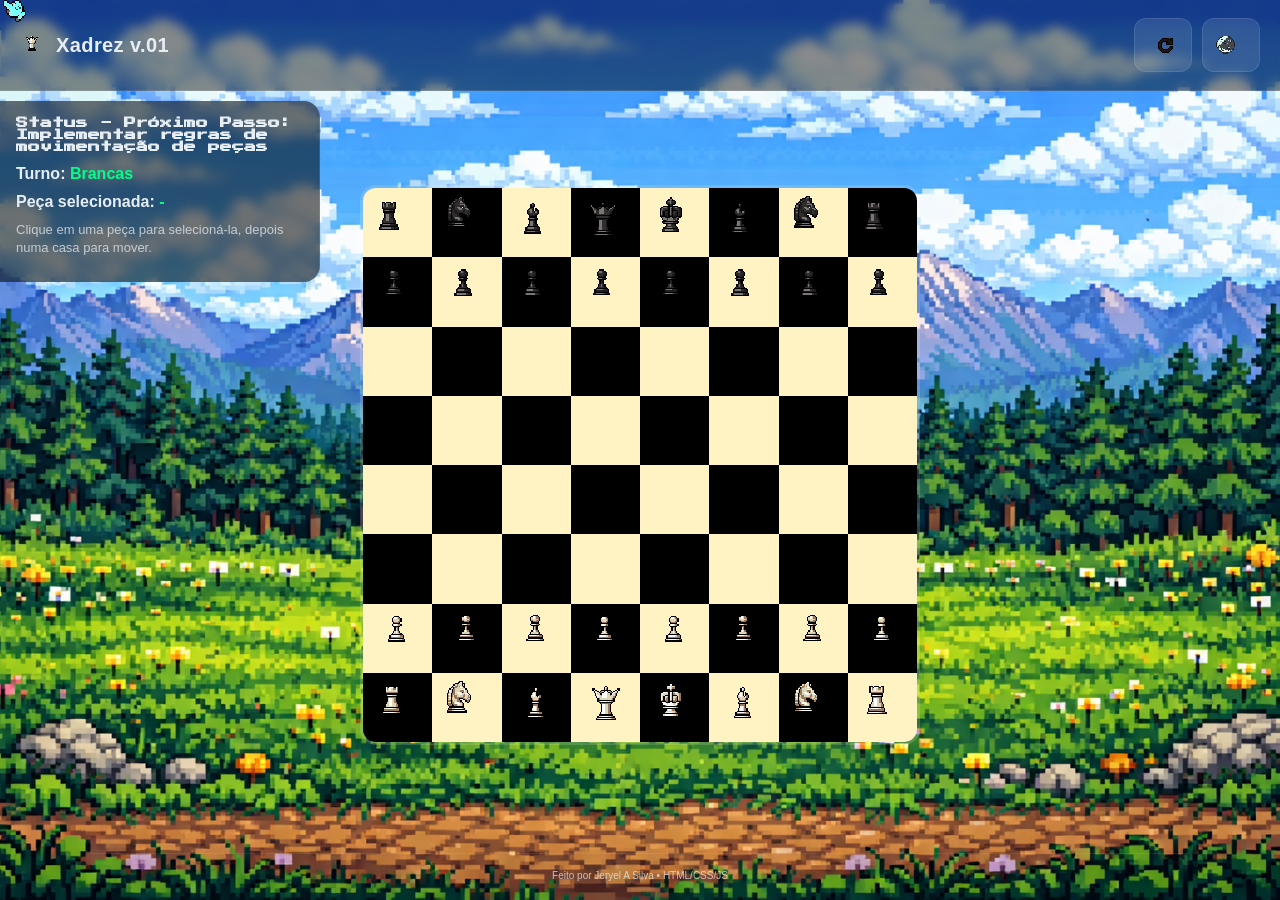
==== xadrez/index.html @ 3969c2f2 "Primeiro deploy do Hub - Monorepo" ====
<!DOCTYPE html>

<html lang="pt-BR">

<head>
    <meta charset="UTF-8">
    <meta name="viewport" content="width=device-width, initial-scale=1.0">
    <title>Xadrez Pixelado - Jeryel</title>
    <link rel="preconnect" href="https://fonts.googleapis.com">
    <link rel="preconnect" href="https://fonts.gstatic.com" crossorigin>
    <link href="https://fonts.googleapis.com/css2?family=Press+Start+2P&display=swap" rel="stylesheet">

    <link rel="stylesheet" href="styles.css">
</head>

<body>
    <header class="topo">
        <h1 class="logo"> <img src="assets/pieces/w_queen.png"> 
            <span>Xadrez v.01</span>
        </h1>

        <div class="acoes">
            <button class="btn btn-icon" id="btn-reset">
                <img src="assets/buttons/retry_b.png" alt="Reiniciar">
            </button>
            <button class="btn btn-icon" id="btn-tema">
                <img id="tema-icone" src="assets/buttons/moon.png" alt="Tema">
            </button>
        </div>

    </header>

    <main class="layout">        
        <section class="painel">
            <h2>Status - Próximo Passo: Implementar regras de movimentação de peças</h2>
            <p><strong>Turno:</strong> <span id="turno">Brancas</span></p>
            <p><strong>Peça selecionada:</strong> <span id="peca-selecionada">-</span></p>
            <p class="dica">Clique em uma peça para selecioná-la, depois numa casa para mover.</p>

        </section>
        <section class="game-area">
        <!-- TABULEIRO AQUI -->
            <div class="board" id="board"></div>
        </section>

        <section></section> <!-- espaço vazio para manter o layout alinhado -->

    </main>

    <footer class="rodape">
        <small>Feito por Jeryel A Silva • HTML/CSS/JS</small>        
    </footer>
    <script src="scripts.js"></script>

</body>
</html>
---- xadrez/styles.css ----
/* =========================
   RESET + VARIÁVEIS
========================= */
* {
  box-sizing: border-box;
  margin: 0;
  padding: 0;
}

:root {
  --bg-img: url("assets/bg/background.png");
  --panel: rgba(0,0,0,.65);
  --text: #e6edf3;
  --text-soft: rgba(230,237,243,.75);

  --btn: rgba(255,255,255,.10);
  --btn-hover: rgba(255,255,255,.16);
  --border: rgba(255,255,255,.10);

  --accent: #00ff88;
  --accent-alt: #ffcc00;
}

/* =========================
   BODY
========================= */
body {
  min-height: 100vh;
  background-color: var(--bg);
  background-image: var(--bg-img);
  background-size: cover;
  background-position: center;
  background-repeat: no-repeat;
  color: var(--text);
  font-family: Arial, Helvetica, sans-serif;
  display: flex;
  flex-direction: column;
  /* cursor falso */
  cursor: none;
}

body.dark{
  --bg-img: url("assets/bg/background_d.png");
}

/* =========================
   HEADER
========================= */
.topo {
  width: 100%;
  padding: 18px 20px;

  display: flex;
  align-items: center;
  justify-content: space-between;

  background: rgba(0,0,0,.45);
  backdrop-filter: blur(6px);
  border-bottom: 1px solid rgba(255,255,255,.10);
}

.titulo{
  font-family: 'Press Start 2P', monospace;
  font-size: 16px;
  letter-spacing: 1px;
  line-height: 1.2;
  color: #ffffff;
  text-shadow:
    0 2px 0 rgba(0,0,0,.7),
    0 0 12px rgba(0,0,0,.6);
}

.titulo,
.painel h2,
.btn{
  -webkit-font-smoothing: none;
  -moz-osx-font-smoothing: grayscale;
}

.btn-icon{
  background: none;
  border: none;
  padding: 0;
  margin: 0;

  width: auto;
  height: auto;

  display: inline-flex;
  align-items: center;
  justify-content: center;

  cursor: none; /* garante que o cursor real não apareça */
}

.btn-icon img{
  width: 32px;   /* ajuste aqui se quiser maior/menor */
  height: 32px;

  image-rendering: pixelated;
  pointer-events: none; /* clique passa pro botão, não na imagem */
  /* com isso o clique "bate" na imagem e não no botão */
}

.btn-icon:active img{
  transform: scale(0.92);
}


.btn-icon:hover,
.btn-icon:active,
.btn-icon:focus{
  background: none;
  outline: none;
  box-shadow: none;
}

.logo {
  display: flex;
  align-items: center;
  gap: 10px;
  font-size: 20px;
  letter-spacing: .4px;
}

.logo img {
  width: 26px;
  height: 26px;
  image-rendering: pixelated;
}

.acoes {
  display: flex;
  gap: 10px;
}

/* =========================
   BOTÕES
========================= */
.btn {
  border: 1px solid var(--border);
  background: var(--btn);
  color: var(--text);
  padding: 10px 12px;
  border-radius: 12px;
  cursor: pointer;

  font-weight: 600;

  transition: transform .15s, background-color .15s, border-color .15s;
}

.btn:hover {
  background: var(--btn-hover);
  transform: translateY(-1px);
}

.btn:active {
  transform: scale(.98);
}

/* =========================
   LAYOUT PRINCIPAL
========================= */
.layout {
  /* width: min(1100px, 92vw);
  margin: 0 auto;

  flex: 1;
  display: grid;
  grid-template-columns: 320px 1fr;
  gap: 18px;

  padding: 10px 0 24px; */  
  width: 100%;
  flex: 1;

  display: grid;
  grid-template-columns: 320px 1fr 320px;
  gap: 0;

  padding: 10px 0 24px;
}

/* =========================
   PAINEL LATERAL
========================= */
.painel {
  background: rgba(0,0,0,.55);
  backdrop-filter: blur(6px);
  border-right: 1px solid var(--border);
  border-radius: 0 16px 16px 0;
  padding: 16px;
  height: fit-content;
}

.painel h2 {
  font-family: 'Press Start 2P', monospace;
  font-size: 12px;
  margin-bottom: 12px;
}

.painel p {
  margin: 10px 0;
}

#turno,
#peca-selecionada {
  color: var(--accent);
  font-weight: 700;
}

.dica {
  margin-top: 12px;
  font-size: 13px;
  color: var(--text-soft);
  line-height: 1.35;
}

.game-area {
  display: flex;
  align-items: center;
  justify-content: center;
}

/* =========================
   TABULEIRO
========================= */
.board{
  width: min(560px, 92vw);
  aspect-ratio: 1 / 1;

  display: grid;
  grid-template-columns: repeat(8, 1fr);
  grid-template-rows: repeat(8, 1fr); /* ✅ ISSO resolve o estica/compacta */

  border-radius: 16px;
  overflow: hidden;
  border: 3px solid rgba(255,255,255,.15);

  image-rendering: pixelated;
}


.cell{
  min-width: 0;   /* ✅ impede conteúdo forçar largura */
  min-height: 0;  /* ✅ impede conteúdo forçar altura */

  display: flex;
  align-items: center;
  justify-content: center;

  position: relative;
  overflow: hidden;
}

/* Tiles do tabuleiro */
.cell.light {
  background: url("assets/board/tile_light.png") center/cover no-repeat;
  background-size: 100% 100%; /* encaixa exatamente na célula */
  image-rendering: pixelated;
}

.cell.dark {
  background: url("assets/board/tile_dark.png") center/cover no-repeat;
  background-size: 100% 100%; /* encaixa exatamente na célula */
  image-rendering: pixelated;
}

/* =========================
   PEÇAS (PIXEL ART)
========================= */
.piece {
  width: 100%;
  height: 100%;

  display: grid;
  place-items: center;

  pointer-events: none;
}

.piece::before{
  content: "";
  width: 86%;
  height: 86%;

  background-repeat: no-repeat;
  background-position: center;
  background-size: contain;
  image-rendering: pixelated;

  /* ✅ puxa um pouco pra cima pra centralizar o "corpo" */
  transform: translate(5%,-1%);

  animation: pieceBob var(--bobDur, 1.8s) ease-in-out var(--bobDelay, 0s) infinite;
}

.piece.black::before {
  animation-duration: 2s;
  transform: translateY(calc(var(--cellSize) * -0.06 + var(--yFix, 0px)));
}

@keyframes pieceBob {
  0%, 100% {
    transform: translate(5%, -1%);
  }
  50% {
    transform: translate(
      5%,
      calc(-1% - var(--bobAmp, 5px))
    );
  }
}


/* Brancas */
.piece.w-pawn::before   { background-image: url("assets/pieces/w_pawn.png"); }
.piece.w-rook::before   { background-image: url("assets/pieces/w_rook.png"); }
.piece.w-knight::before { background-image: url("assets/pieces/w_knight.png"); }
.piece.w-bishop::before { background-image: url("assets/pieces/w_bishop.png"); }
.piece.w-queen::before  { background-image: url("assets/pieces/w_queen.png"); }
.piece.w-king::before   { background-image: url("assets/pieces/w_king.png"); }

/* Pretas */
.piece.b-pawn::before   { background-image: url("assets/pieces/b_pawn.png"); }
.piece.b-rook::before   { background-image: url("assets/pieces/b_rook.png"); }
.piece.b-knight::before { background-image: url("assets/pieces/b_knight.png"); }
.piece.b-bishop::before { background-image: url("assets/pieces/b_bishop.png"); }
.piece.b-queen::before  { background-image: url("assets/pieces/b_queen.png"); }
.piece.b-king::before   { background-image: url("assets/pieces/b_king.png"); }

.piece.w-knight::before,
.piece.b-knight::before { transform: translateY(-8%); }

.piece.w-king::before,
.piece.b-king::before { transform: translateY(-7%); }

/* .piece.w-knight, .piece.b-knight { --yFix: -2px; }
.piece.w-king, .piece.b-king { --yFix: -1px; } */

/* Peças altas (rei / rainha) */
.piece.w-king,
.piece.b-king,
.piece.w-queen,
.piece.b-queen {
  --bobAmp: 1.5px;
}

/* Peças baixas (peão) */
.piece.w-pawn,
.piece.b-pawn {
  --bobAmp: 2.5px;
}

/* =========================
   INTERAÇÕES VISUAIS
========================= */
.cell.selected {
  outline: 3px solid var(--accent);
  outline-offset: -3px;
}

.cell.target {
  box-shadow: inset 0 0 0 3px var(--accent-alt);
}

.cell.selected .piece::before {
  animation: none;
  transform: translateY(-2px) scale(1.05);
}

/* =========================
   CURSORES (USER + IA)
========================= */
.cursor{
  position: fixed;
  width: clamp(40px, 5.2vmin, 56px);
  height: clamp(40px, 5.2vmin, 56px);

  pointer-events: none;
  z-index: 9999;

  background-repeat: no-repeat;
  background-size: contain;

  image-rendering: pixelated;
  transform: translate(-6px, -6px);
}
/* User */
#cursor-user.idle { background-image: url("assets/cursor/user_idle.png"); }
#cursor-user.grab { background-image: url("assets/cursor/user_grab.png"); }
#cursor-user.hold { background-image: url("assets/cursor/user_hold.png"); }
#cursor-user.drop { background-image: url("assets/cursor/user_drop.png"); }

/* AI */
#cursor-ai.idle { background-image: url("assets/cursor/ai_idle.png"); }
#cursor-ai.grab { background-image: url("assets/cursor/ai_grab.png"); }
#cursor-ai.hold { background-image: url("assets/cursor/ai_hold.png"); }
#cursor-ai.drop { background-image: url("assets/cursor/ai_drop.png"); }

/* animação do cursor */
@keyframes cursorBob {
  0%,100% { transform: translate(-2px,-2px) translateY(0); }
  50% { transform: translate(-2px,-2px) translateY(-2px); }
}

.cursor.moving {
  animation: cursorBob .8s ease-in-out infinite;
}

/* =========================
   FOOTER
========================= */
.rodape {
  width: min(1100px, 92vw);
  margin: 0 auto;
  padding: 14px 0 18px;

  text-align: center;
  font-size: 12px;
  color: var(--text-soft);

  border-top: 1px solid rgba(255,255,255,.08);
}

/* =========================
   RESPONSIVO
========================= */
@media (max-width: 900px) {
  .layout {
    grid-template-columns: 1fr;
  }

  .painel {
    border-right: none;
    border-bottom: 1px solid var(--border);
    border-radius: 0;
  }

  .game-area {
    padding: 16px 0;
  }
}

/* Peça que segue o mouse quando está "segurando" */
.floating-piece{
  position: fixed;
  left: 0;
  top: 0;
  width: 52px;   /* será ajustado via JS */
  height: 52px;  /* será ajustado via JS */
  z-index: 9998;
  pointer-events: none;

  background-repeat: no-repeat;
  background-position: center;
  background-size: contain;
  image-rendering: pixelated;

  /* leve “lift” */
  filter: drop-shadow(0 10px 0 rgba(0,0,0,.25));
  transform: translate(-50%, -55%);
}

/* quando for soltar, a peça flutuante anima até o alvo */
.floating-piece.dropping{
  transition: left 220ms ease, top 220ms ease;
}

/* (opcional) esconder peça original da célula enquanto está segurando */
.piece.hidden{
  opacity: 0;
}

/* ===== Easter egg (Terraria) ===== */

#btn-tema{
  position: relative; /* para garantir que o botão tenha referência */
  touch-action: none; /* ajuda no drag no touchpad/touch */
  user-select: none;
}

#btn-tema.dragging{
  transition: none !important;
}

#btn-tema.returning{
  transition: transform 220ms ease;
}

/* árvore fixa na tela */
.e-tree{
  position: fixed;
  right: 26px;
  bottom: 18px;
  width: 110px;          /* ajuste se quiser maior */
  height: auto;
  image-rendering: pixelated;
  z-index: 5000;
  pointer-events: auto;
}

/* tooltip pixel */
.e-tree-tooltip{
  position: fixed;
  right: 26px;
  bottom: 140px;
  padding: 10px 12px;

  background: rgba(0,0,0,.75);
  border: 2px solid rgba(255,255,255,.20);
  border-radius: 10px;

  color: #fff;
  font-family: 'Press Start 2P', monospace;
  font-size: 10px;
  line-height: 1.3;

  opacity: 0;
  transform: translateY(6px);
  transition: opacity 150ms ease, transform 150ms ease;

  z-index: 5001;
  pointer-events: none;
}

.e-tree:hover + .e-tree-tooltip{
  opacity: 1;
  transform: translateY(0);
}
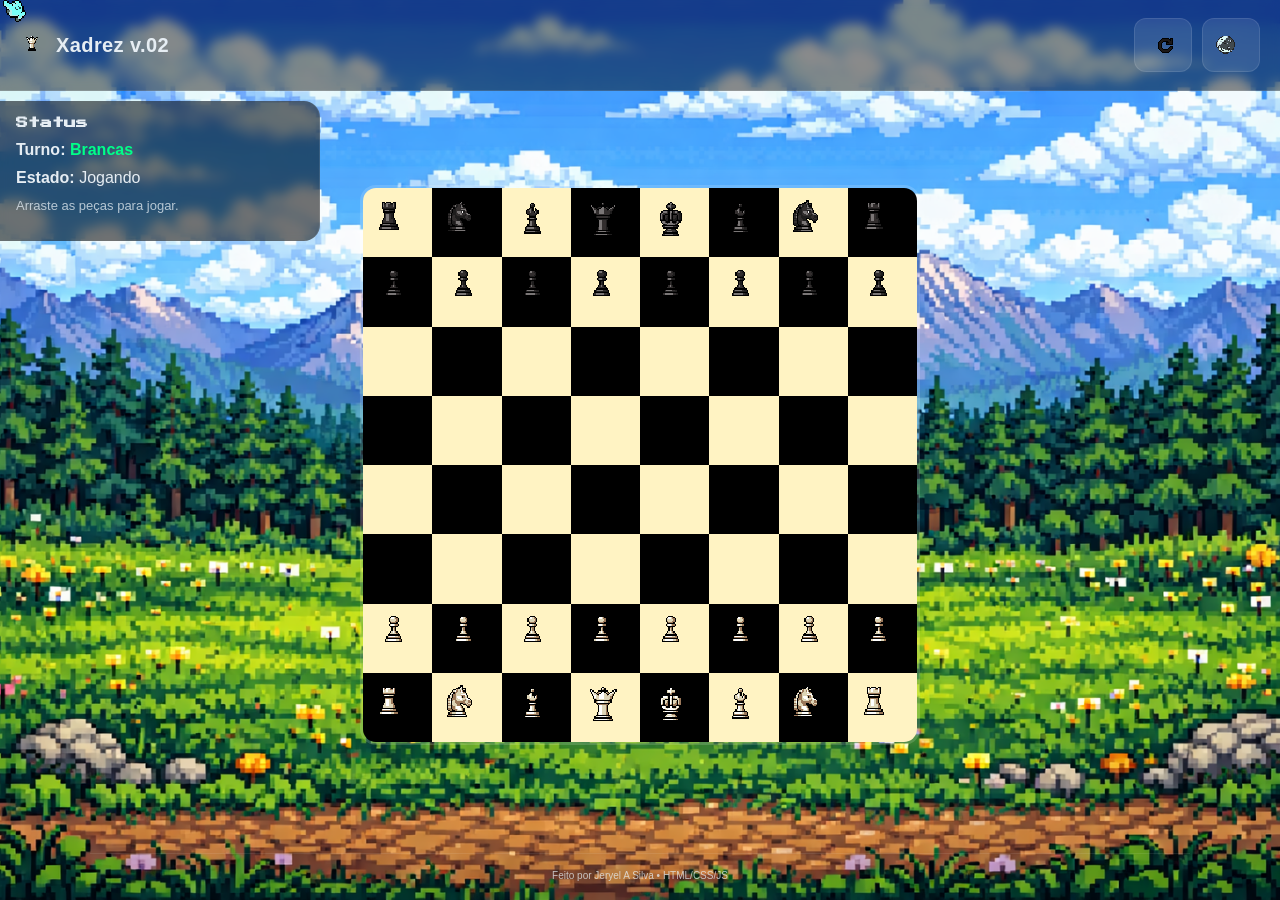
==== commit f8bb10fd: "feat(xadrez) : Drag&Drop, validação de algumas regras e easter egg." ====
--- a/xadrez/index.html
+++ b/xadrez/index.html
@@ -1,7 +1,5 @@
 <!DOCTYPE html>
-
 <html lang="pt-BR">
-
 <head>
     <meta charset="UTF-8">
     <meta name="viewport" content="width=device-width, initial-scale=1.0">
@@ -9,14 +7,14 @@
     <link rel="preconnect" href="https://fonts.googleapis.com">
     <link rel="preconnect" href="https://fonts.gstatic.com" crossorigin>
     <link href="https://fonts.googleapis.com/css2?family=Press+Start+2P&display=swap" rel="stylesheet">
-
     <link rel="stylesheet" href="styles.css">
 </head>
+<body>
 
-<body>
     <header class="topo">
-        <h1 class="logo"> <img src="assets/pieces/w_queen.png"> 
-            <span>Xadrez v.01</span>
+        <h1 class="logo"> 
+            <img src="assets/pieces/w_queen.png" alt="Logo"> 
+            <span>Xadrez v.02</span>
         </h1>
 
         <div class="acoes">
@@ -27,30 +25,34 @@
                 <img id="tema-icone" src="assets/buttons/moon.png" alt="Tema">
             </button>
         </div>
-
     </header>
 
     <main class="layout">        
         <section class="painel">
-            <h2>Status - Próximo Passo: Implementar regras de movimentação de peças</h2>
+            <h2>Status</h2>
             <p><strong>Turno:</strong> <span id="turno">Brancas</span></p>
-            <p><strong>Peça selecionada:</strong> <span id="peca-selecionada">-</span></p>
-            <p class="dica">Clique em uma peça para selecioná-la, depois numa casa para mover.</p>
+            <p><strong>Estado:</strong> <span id="estado-jogo">Jogando</span></p>
+            <p class="dica">Arraste as peças para jogar.</p>
+        </section>
 
-        </section>
         <section class="game-area">
-        <!-- TABULEIRO AQUI -->
             <div class="board" id="board"></div>
         </section>
 
-        <section></section> <!-- espaço vazio para manter o layout alinhado -->
-
+        <section></section> 
     </main>
 
     <footer class="rodape">
         <small>Feito por Jeryel A Silva • HTML/CSS/JS</small>        
     </footer>
+
+    <div id="cursor-user" class="cursor idle"></div>
+
+    <img src="assets/bg/e_tree.png" class="e-tree hidden" id="tree-egg" alt="Terraria Tree">
+    <div class="e-tree-tooltip hidden" id="tree-tooltip">Easter Egg encontrado!</div>
+    
+    <audio id="sfx-egg" src="assets/sfx/toasty_egg.mp3"></audio>
+
     <script src="scripts.js"></script>
-
 </body>
 </html>
--- a/xadrez/styles.css
+++ b/xadrez/styles.css
@@ -162,16 +162,7 @@
 /* =========================
    LAYOUT PRINCIPAL
 ========================= */
-.layout {
-  /* width: min(1100px, 92vw);
-  margin: 0 auto;
-
-  flex: 1;
-  display: grid;
-  grid-template-columns: 320px 1fr;
-  gap: 18px;
-
-  padding: 10px 0 24px; */  
+.layout {   
   width: 100%;
   flex: 1;
 
@@ -226,58 +217,70 @@
 /* =========================
    TABULEIRO
 ========================= */
-.board{
+.board {
   width: min(560px, 92vw);
   aspect-ratio: 1 / 1;
 
   display: grid;
   grid-template-columns: repeat(8, 1fr);
-  grid-template-rows: repeat(8, 1fr); /* ✅ ISSO resolve o estica/compacta */
+  grid-template-rows: repeat(8, 1fr);
 
   border-radius: 16px;
   overflow: hidden;
   border: 3px solid rgba(255,255,255,.15);
-
+  position: relative; /* Essencial para os indicadores funcionarem */
   image-rendering: pixelated;
-}
-
-
-.cell{
-  min-width: 0;   /* ✅ impede conteúdo forçar largura */
-  min-height: 0;  /* ✅ impede conteúdo forçar altura */
-
+  user-select: none; /* Impede selecionar imagens ao arrastar */
+}
+
+/* Renomeado de .cell para .square */
+.square {
+  min-width: 0;
+  min-height: 0;
   display: flex;
   align-items: center;
   justify-content: center;
-
   position: relative;
-  overflow: hidden;
+  overflow: visible;
 }
 
 /* Tiles do tabuleiro */
-.cell.light {
+.square.white {
   background: url("assets/board/tile_light.png") center/cover no-repeat;
-  background-size: 100% 100%; /* encaixa exatamente na célula */
-  image-rendering: pixelated;
-}
-
-.cell.dark {
+}
+.square.black {
   background: url("assets/board/tile_dark.png") center/cover no-repeat;
-  background-size: 100% 100%; /* encaixa exatamente na célula */
-  image-rendering: pixelated;
 }
 
 /* =========================
    PEÇAS (PIXEL ART)
 ========================= */
 .piece {
-  width: 100%;
-  height: 100%;
-
-  display: grid;
-  place-items: center;
-
-  pointer-events: none;
+  width: 86%; /* Tamanho levemente menor que a casa */
+  height: 86%;
+  object-fit: contain; /* Garante que a imagem não estique */
+  
+  cursor: grab;
+  z-index: 10;
+  
+  /* Animação de "Flutuar" */
+  animation: pieceBob 1.8s ease-in-out infinite;
+  
+  /* Transição suave para quando a peça volta */
+  transition: transform 0.1s linear; 
+
+  position: relative;
+}
+
+.piece:active {
+  cursor: grabbing;
+  animation: none; /* Para a animação enquanto segura */
+  transform: scale(1.1); /* Leve zoom ao segurar */
+}
+
+/* Animação de retorno suave (Mov. Invál.) */
+.piece.snap-back {
+    transition: transform 0.3s cubic-bezier(0.25, 0.8, 0.25, 1);
 }
 
 .piece::before{
@@ -302,55 +305,8 @@
 }
 
 @keyframes pieceBob {
-  0%, 100% {
-    transform: translate(5%, -1%);
-  }
-  50% {
-    transform: translate(
-      5%,
-      calc(-1% - var(--bobAmp, 5px))
-    );
-  }
-}
-
-
-/* Brancas */
-.piece.w-pawn::before   { background-image: url("assets/pieces/w_pawn.png"); }
-.piece.w-rook::before   { background-image: url("assets/pieces/w_rook.png"); }
-.piece.w-knight::before { background-image: url("assets/pieces/w_knight.png"); }
-.piece.w-bishop::before { background-image: url("assets/pieces/w_bishop.png"); }
-.piece.w-queen::before  { background-image: url("assets/pieces/w_queen.png"); }
-.piece.w-king::before   { background-image: url("assets/pieces/w_king.png"); }
-
-/* Pretas */
-.piece.b-pawn::before   { background-image: url("assets/pieces/b_pawn.png"); }
-.piece.b-rook::before   { background-image: url("assets/pieces/b_rook.png"); }
-.piece.b-knight::before { background-image: url("assets/pieces/b_knight.png"); }
-.piece.b-bishop::before { background-image: url("assets/pieces/b_bishop.png"); }
-.piece.b-queen::before  { background-image: url("assets/pieces/b_queen.png"); }
-.piece.b-king::before   { background-image: url("assets/pieces/b_king.png"); }
-
-.piece.w-knight::before,
-.piece.b-knight::before { transform: translateY(-8%); }
-
-.piece.w-king::before,
-.piece.b-king::before { transform: translateY(-7%); }
-
-/* .piece.w-knight, .piece.b-knight { --yFix: -2px; }
-.piece.w-king, .piece.b-king { --yFix: -1px; } */
-
-/* Peças altas (rei / rainha) */
-.piece.w-king,
-.piece.b-king,
-.piece.w-queen,
-.piece.b-queen {
-  --bobAmp: 1.5px;
-}
-
-/* Peças baixas (peão) */
-.piece.w-pawn,
-.piece.b-pawn {
-  --bobAmp: 2.5px;
+  0%, 100% { transform: translateY(0); }
+  50% { transform: translateY(-5%); }
 }
 
 /* =========================
@@ -473,60 +429,128 @@
   opacity: 0;
 }
 
+/* =========================
+   NOVAS INTERAÇÕES (DRAG & DROP)
+========================= */
+
+/* O "O" (Movimento Válido) */
+.hint-move {
+    position: absolute;
+    width: 100%;
+    height: 100%;
+    background-image: url('assets/ok_tile.png');
+    background-size: cover;
+    opacity: 0.6;
+    pointer-events: none; /* O mouse ignora isso e clica na casa */
+    z-index: 5;
+}
+
+/* O "X" (Erro) */
+.error-move {
+    position: absolute;
+    width: 100%;
+    height: 100%;
+    background-image: url('assets/error_tile.png');
+    background-size: cover;
+    z-index: 20;
+    pointer-events: none;
+    opacity: 1;
+    transition: opacity 2s ease-out; /* Demora 2s para sumir totalmente */
+}
+
+/* Classe auxiliar para iniciar o sumiço do X */
+.fade-out {
+    opacity: 0;
+}
+
+/* =========================
+   MOUSE INVISÍVEL GLOBAL
+========================= */
+
+/* Força o cursor a sumir em TODOS os elementos do site */
+html, body, *, .btn, .piece, .square {
+    cursor: none !important;
+}
+
+/* Garante que o seu cursor personalizado fique sempre no topo */
+#cursor-user {
+    pointer-events: none; /* O clique "passa" por ele e acerta o botão/peça */
+    z-index: 999999; /* Valor absurdo para garantir que nada cubra ele */
+    display: block !important; /* Garante que ele nunca suma via CSS */
+}
+
 /* ===== Easter egg (Terraria) ===== */
 
+.hidden {
+    display: none !important;
+    opacity: 0;
+    pointer-events: none;
+}
+
 #btn-tema{
-  position: relative; /* para garantir que o botão tenha referência */
-  touch-action: none; /* ajuda no drag no touchpad/touch */
+  position: relative; 
+  touch-action: none; 
   user-select: none;
-}
-
-#btn-tema.dragging{
-  transition: none !important;
-}
-
-#btn-tema.returning{
-  transition: transform 220ms ease;
+  z-index: 1000; /* Garante que fique acima de tudo ao arrastar */
+}
+
+#btn-tema.dragging {
+    transition: none !important;
+}
+
+#btn-tema.returning {
+    transition: transform 0.5s cubic-bezier(0.175, 0.885, 0.32, 1.275); 
 }
 
 /* árvore fixa na tela */
-.e-tree{
-  position: fixed;
-  right: 26px;
-  bottom: 18px;
-  width: 110px;          /* ajuste se quiser maior */
-  height: auto;
-  image-rendering: pixelated;
-  z-index: 5000;
-  pointer-events: auto;
+.e-tree {
+    position: fixed;
+    right: 26px;
+    bottom: 18px;
+    width: 110px;
+    height: auto;
+    image-rendering: pixelated;
+    z-index: 5000;
+    pointer-events: auto;
+    
+    /* Animação suave de entrada */
+    transition: opacity 0.5s ease;
+}
+
+/* Quando está hidden, aplicamos opacidade 0 também para transição */
+.e-tree.hidden {
+    display: block !important; /* Mantém no DOM */
+    opacity: 0;
+    pointer-events: none;
 }
 
 /* tooltip pixel */
-.e-tree-tooltip{
-  position: fixed;
-  right: 26px;
-  bottom: 140px;
-  padding: 10px 12px;
-
-  background: rgba(0,0,0,.75);
-  border: 2px solid rgba(255,255,255,.20);
-  border-radius: 10px;
-
-  color: #fff;
-  font-family: 'Press Start 2P', monospace;
-  font-size: 10px;
-  line-height: 1.3;
-
-  opacity: 0;
-  transform: translateY(6px);
-  transition: opacity 150ms ease, transform 150ms ease;
-
-  z-index: 5001;
-  pointer-events: none;
-}
-
-.e-tree:hover + .e-tree-tooltip{
-  opacity: 1;
-  transform: translateY(0);
-}
-
+.e-tree-tooltip {
+    position: fixed;
+    right: 26px;
+    bottom: 140px;
+    padding: 10px 12px;
+
+    background: rgba(0,0,0,.75);
+    border: 2px solid rgba(255,255,255,.20);
+    border-radius: 10px;
+
+    color: #fff;
+    font-family: 'Press Start 2P', monospace;
+    font-size: 10px;
+    line-height: 1.3;
+
+    opacity: 0;
+    transform: translateY(6px);
+    transition: opacity 150ms ease, transform 150ms ease;
+
+    z-index: 5001;
+    pointer-events: none;
+}
+
+.e-tree:hover + .e-tree-tooltip,
+.e-tree-tooltip.show { /* Classe extra caso queira forçar via JS */
+    opacity: 1;
+    transform: translateY(0);
+}
+
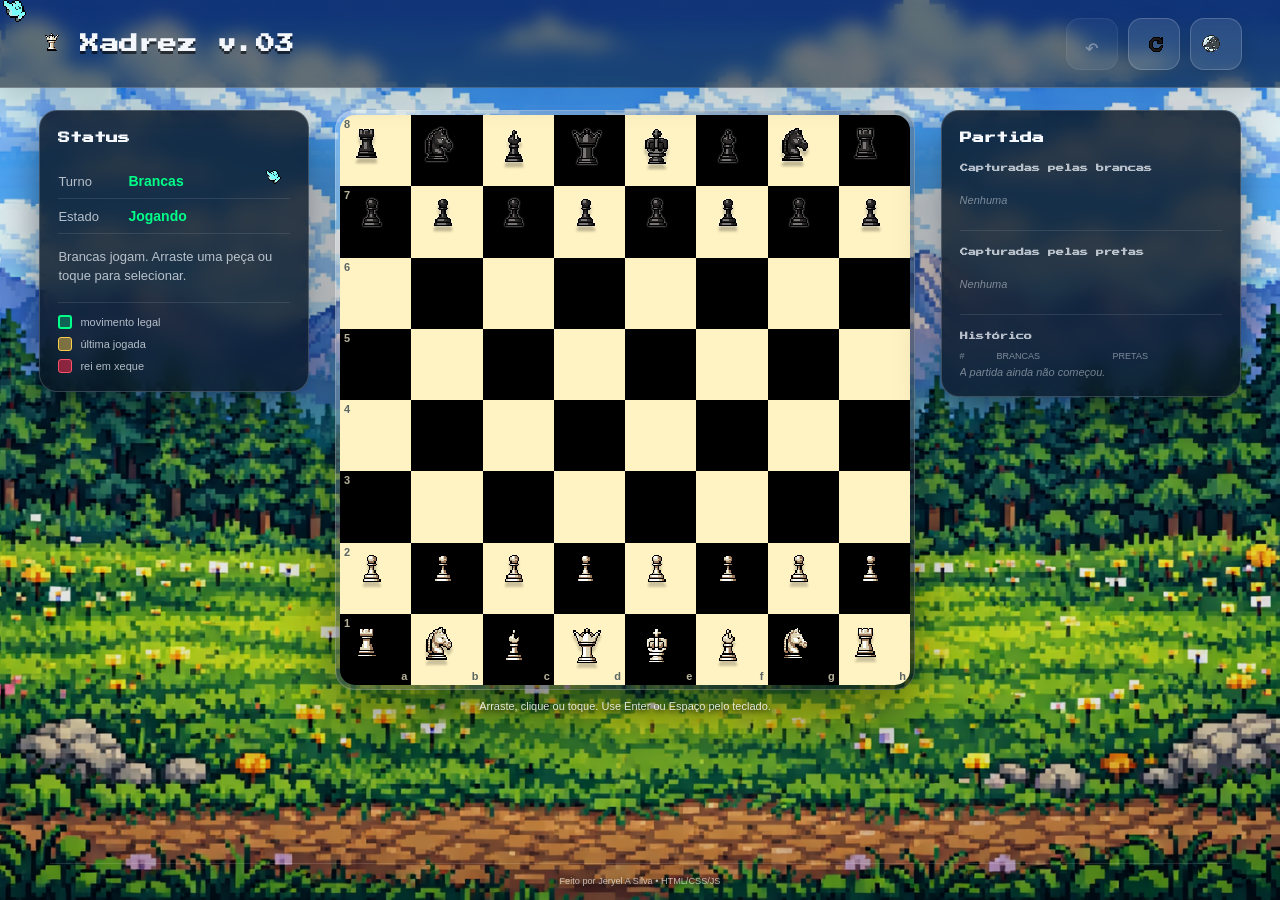
==== commit 8e5950c7: "feat(xadrez): completar motor e experiência de jogo" ====
--- a/xadrez/index.html
+++ b/xadrez/index.html
@@ -3,56 +3,135 @@
 <head>
     <meta charset="UTF-8">
     <meta name="viewport" content="width=device-width, initial-scale=1.0">
+    <meta name="description" content="Jogo de xadrez completo em JavaScript puro com identidade visual em pixel art.">
     <title>Xadrez Pixelado - Jeryel</title>
     <link rel="preconnect" href="https://fonts.googleapis.com">
     <link rel="preconnect" href="https://fonts.gstatic.com" crossorigin>
     <link href="https://fonts.googleapis.com/css2?family=Press+Start+2P&display=swap" rel="stylesheet">
+    <link rel="icon" type="image/png" href="assets/pieces/w_queen.png">
     <link rel="stylesheet" href="styles.css">
 </head>
 <body>
-
     <header class="topo">
-        <h1 class="logo"> 
-            <img src="assets/pieces/w_queen.png" alt="Logo"> 
-            <span>Xadrez v.02</span>
+        <h1 class="logo">
+            <img src="assets/pieces/w_queen.png" alt="" aria-hidden="true">
+            <span>Xadrez v.03</span>
         </h1>
 
-        <div class="acoes">
-            <button class="btn btn-icon" id="btn-reset">
-                <img src="assets/buttons/retry_b.png" alt="Reiniciar">
+        <div class="acoes" aria-label="Ações da partida">
+            <button class="btn btn-icon btn-text-icon" id="btn-undo" type="button" aria-label="Desfazer última jogada" title="Desfazer última jogada" disabled>
+                <span aria-hidden="true">↶</span>
             </button>
-            <button class="btn btn-icon" id="btn-tema">
-                <img id="tema-icone" src="assets/buttons/moon.png" alt="Tema">
+            <button class="btn btn-icon" id="btn-reset" type="button" aria-label="Reiniciar partida" title="Reiniciar partida">
+                <img src="assets/buttons/retry_b.png" alt="" aria-hidden="true">
+            </button>
+            <button class="btn btn-icon" id="btn-tema" type="button" aria-label="Alternar tema" title="Alternar tema">
+                <img id="tema-icone" src="assets/buttons/moon.png" alt="" aria-hidden="true">
             </button>
         </div>
     </header>
 
-    <main class="layout">        
-        <section class="painel">
-            <h2>Status</h2>
-            <p><strong>Turno:</strong> <span id="turno">Brancas</span></p>
-            <p><strong>Estado:</strong> <span id="estado-jogo">Jogando</span></p>
-            <p class="dica">Arraste as peças para jogar.</p>
+    <main class="layout">
+        <aside class="painel painel-status" aria-labelledby="status-title">
+            <h2 id="status-title">Status</h2>
+
+            <div class="status-line">
+                <span>Turno</span>
+                <strong id="turno">Brancas</strong>
+                <span id="turn-cursor" class="turn-cursor user-turn" aria-hidden="true"></span>
+            </div>
+
+            <div class="status-line status-game">
+                <span>Estado</span>
+                <strong id="estado-jogo">Jogando</strong>
+            </div>
+
+            <p id="mensagem-jogo" class="mensagem-jogo" aria-live="polite">
+                Brancas começam. Arraste uma peça ou toque para selecionar.
+            </p>
+
+            <div class="legend" aria-label="Legenda do tabuleiro">
+                <span><i class="legend-mark legal"></i> movimento legal</span>
+                <span><i class="legend-mark last"></i> última jogada</span>
+                <span><i class="legend-mark check"></i> rei em xeque</span>
+            </div>
+        </aside>
+
+        <section class="game-area" aria-label="Partida de xadrez">
+            <div class="board-shell">
+                <div class="board" id="board" role="grid" aria-label="Tabuleiro de xadrez. Brancas na parte inferior."></div>
+            </div>
+            <p class="board-help">Arraste, clique ou toque. Use Enter ou Espaço pelo teclado.</p>
         </section>
 
-        <section class="game-area">
-            <div class="board" id="board"></div>
-        </section>
+        <aside class="painel painel-partida" aria-labelledby="match-title">
+            <h2 id="match-title">Partida</h2>
 
-        <section></section> 
+            <section class="capture-section" aria-labelledby="captures-white-title">
+                <h3 id="captures-white-title">Capturadas pelas brancas</h3>
+                <div id="captures-white" class="captured-list" aria-live="polite">
+                    <span class="empty-state">Nenhuma</span>
+                </div>
+            </section>
+
+            <section class="capture-section" aria-labelledby="captures-black-title">
+                <h3 id="captures-black-title">Capturadas pelas pretas</h3>
+                <div id="captures-black" class="captured-list" aria-live="polite">
+                    <span class="empty-state">Nenhuma</span>
+                </div>
+            </section>
+
+            <section class="history-section" aria-labelledby="history-title">
+                <h3 id="history-title">Histórico</h3>
+                <div class="history-head" aria-hidden="true">
+                    <span>#</span><span>Brancas</span><span>Pretas</span>
+                </div>
+                <ol id="move-history" class="move-history">
+                    <li class="empty-history">A partida ainda não começou.</li>
+                </ol>
+            </section>
+        </aside>
     </main>
 
     <footer class="rodape">
-        <small>Feito por Jeryel A Silva • HTML/CSS/JS</small>        
+        <small>Feito por Jeryel A Silva • HTML/CSS/JS</small>
     </footer>
 
-    <div id="cursor-user" class="cursor idle"></div>
+    <div id="game-cursor" class="cursor user-turn idle" aria-hidden="true"></div>
 
-    <img src="assets/bg/e_tree.png" class="e-tree hidden" id="tree-egg" alt="Terraria Tree">
-    <div class="e-tree-tooltip hidden" id="tree-tooltip">Easter Egg encontrado!</div>
-    
-    <audio id="sfx-egg" src="assets/sfx/toasty_egg.mp3"></audio>
+    <img src="assets/bg/e_tree.png" class="e-tree is-hidden" id="tree-egg" alt="Árvore pixelada do easter egg">
+    <div class="e-tree-tooltip is-hidden" id="tree-tooltip" role="status">Easter egg encontrado!</div>
 
+    <div id="promotion-modal" class="modal is-hidden" role="dialog" aria-modal="true" aria-labelledby="promotion-title">
+        <div class="modal-card">
+            <p class="modal-kicker">Última fileira!</p>
+            <h2 id="promotion-title">Escolha a promoção</h2>
+            <div id="promotion-options" class="promotion-options">
+                <button type="button" data-promotion="Q" aria-label="Promover para dama">
+                    <img src="assets/pieces/w_queen.png" alt="">
+                    <span>Dama</span>
+                </button>
+                <button type="button" data-promotion="R" aria-label="Promover para torre">
+                    <img src="assets/pieces/w_rook.png" alt="">
+                    <span>Torre</span>
+                </button>
+                <button type="button" data-promotion="B" aria-label="Promover para bispo">
+                    <img src="assets/pieces/w_bishop.png" alt="">
+                    <span>Bispo</span>
+                </button>
+                <button type="button" data-promotion="N" aria-label="Promover para cavalo">
+                    <img src="assets/pieces/w_knight.png" alt="">
+                    <span>Cavalo</span>
+                </button>
+            </div>
+            <button id="cancel-promotion" class="modal-cancel" type="button">Cancelar</button>
+        </div>
+    </div>
+
+    <audio id="sfx-egg" src="assets/sfx/toasty_egg.mp3" preload="auto"></audio>
+    <audio id="sfx-achievement" src="assets/sfx/steam_achievement.mp3" preload="auto"></audio>
+
+    <script src="engine.js"></script>
     <script src="scripts.js"></script>
 </body>
-</html>+</html>
--- a/xadrez/styles.css
+++ b/xadrez/styles.css
@@ -1,556 +1,983 @@
-/* =========================
-   RESET + VARIÁVEIS
-========================= */
 * {
-  box-sizing: border-box;
-  margin: 0;
-  padding: 0;
+    box-sizing: border-box;
+    margin: 0;
+    padding: 0;
 }
 
 :root {
-  --bg-img: url("assets/bg/background.png");
-  --panel: rgba(0,0,0,.65);
-  --text: #e6edf3;
-  --text-soft: rgba(230,237,243,.75);
-
-  --btn: rgba(255,255,255,.10);
-  --btn-hover: rgba(255,255,255,.16);
-  --border: rgba(255,255,255,.10);
-
-  --accent: #00ff88;
-  --accent-alt: #ffcc00;
-}
-
-/* =========================
-   BODY
-========================= */
+    --bg-img: url("assets/bg/background.png");
+    --panel: rgba(8, 20, 35, 0.82);
+    --panel-strong: rgba(5, 14, 26, 0.94);
+    --text: #f4f7fb;
+    --text-soft: rgba(230, 237, 243, 0.76);
+    --border: rgba(255, 255, 255, 0.18);
+    --accent: #00ff88;
+    --accent-alt: #ffcf4a;
+    --danger: #ff5267;
+    --shadow: rgba(1, 8, 17, 0.52);
+    --pixel-font: "Press Start 2P", monospace;
+}
+
+html {
+    min-width: 320px;
+    background: #102f48;
+}
+
 body {
-  min-height: 100vh;
-  background-color: var(--bg);
-  background-image: var(--bg-img);
-  background-size: cover;
-  background-position: center;
-  background-repeat: no-repeat;
-  color: var(--text);
-  font-family: Arial, Helvetica, sans-serif;
-  display: flex;
-  flex-direction: column;
-  /* cursor falso */
-  cursor: none;
-}
-
-body.dark{
-  --bg-img: url("assets/bg/background_d.png");
-}
-
-/* =========================
-   HEADER
-========================= */
+    min-height: 100vh;
+    color: var(--text);
+    font-family: Arial, Helvetica, sans-serif;
+    background-color: #245986;
+    background-image: linear-gradient(rgba(10, 25, 45, 0.04), rgba(4, 17, 29, 0.14)), var(--bg-img);
+    background-size: cover;
+    background-position: center;
+    background-repeat: no-repeat;
+    background-attachment: fixed;
+    display: flex;
+    flex-direction: column;
+    overflow-x: hidden;
+    cursor: none;
+}
+
+body.dark {
+    --bg-img: url("assets/bg/background_d.png");
+    --panel: rgba(4, 9, 20, 0.88);
+    --panel-strong: rgba(1, 5, 13, 0.96);
+    background-color: #080f22;
+}
+
+button,
+.square,
+.piece {
+    cursor: none;
+}
+
+button {
+    font: inherit;
+}
+
 .topo {
-  width: 100%;
-  padding: 18px 20px;
-
-  display: flex;
-  align-items: center;
-  justify-content: space-between;
-
-  background: rgba(0,0,0,.45);
-  backdrop-filter: blur(6px);
-  border-bottom: 1px solid rgba(255,255,255,.10);
-}
-
-.titulo{
-  font-family: 'Press Start 2P', monospace;
-  font-size: 16px;
-  letter-spacing: 1px;
-  line-height: 1.2;
-  color: #ffffff;
-  text-shadow:
-    0 2px 0 rgba(0,0,0,.7),
-    0 0 12px rgba(0,0,0,.6);
-}
-
-.titulo,
+    width: 100%;
+    min-height: 88px;
+    padding: 16px clamp(16px, 3vw, 42px);
+    display: flex;
+    align-items: center;
+    justify-content: space-between;
+    gap: 20px;
+    background: rgba(2, 11, 22, 0.56);
+    backdrop-filter: blur(9px);
+    border-bottom: 1px solid var(--border);
+    box-shadow: 0 12px 30px rgba(2, 10, 20, 0.16);
+    position: relative;
+    z-index: 20;
+}
+
+.logo {
+    display: flex;
+    align-items: center;
+    gap: 12px;
+    font-family: var(--pixel-font);
+    font-size: clamp(14px, 1.6vw, 19px);
+    line-height: 1.35;
+    letter-spacing: 0.5px;
+    text-shadow: 0 3px 0 rgba(0, 0, 0, 0.58);
+}
+
+.logo img {
+    width: 30px;
+    height: 30px;
+    object-fit: contain;
+    image-rendering: pixelated;
+}
+
+.acoes {
+    display: flex;
+    align-items: center;
+    gap: 10px;
+}
+
+.btn {
+    width: 52px;
+    height: 52px;
+    padding: 9px;
+    display: inline-flex;
+    align-items: center;
+    justify-content: center;
+    border: 1px solid var(--border);
+    border-radius: 14px;
+    color: var(--text);
+    background: rgba(255, 255, 255, 0.1);
+    box-shadow: 0 7px 20px rgba(0, 0, 0, 0.15);
+    transition: transform 150ms ease, background-color 150ms ease, opacity 150ms ease;
+    position: relative;
+}
+
+.btn:hover:not(:disabled),
+.btn:focus-visible:not(:disabled) {
+    background: rgba(255, 255, 255, 0.2);
+    transform: translateY(-2px);
+    outline: 2px solid var(--accent);
+    outline-offset: 2px;
+}
+
+.btn:active:not(:disabled) {
+    transform: scale(0.94);
+}
+
+.btn:disabled {
+    opacity: 0.38;
+    filter: grayscale(1);
+}
+
+.btn-icon img {
+    width: 30px;
+    height: 30px;
+    object-fit: contain;
+    image-rendering: pixelated;
+    pointer-events: none;
+}
+
+.btn-text-icon span {
+    font-family: var(--pixel-font);
+    font-size: 24px;
+    line-height: 1;
+    transform: translateY(-1px);
+}
+
+.layout {
+    width: min(1420px, 100%);
+    margin: 0 auto;
+    padding: 22px clamp(16px, 2.5vw, 38px) 18px;
+    flex: 1;
+    display: grid;
+    grid-template-columns: 270px minmax(400px, 580px) 300px;
+    justify-content: center;
+    align-items: start;
+    gap: clamp(16px, 2vw, 28px);
+}
+
+.painel {
+    min-width: 0;
+    padding: 18px;
+    background: var(--panel);
+    backdrop-filter: blur(10px);
+    border: 1px solid var(--border);
+    border-radius: 18px;
+    box-shadow: 0 18px 42px var(--shadow);
+}
+
 .painel h2,
-.btn{
-  -webkit-font-smoothing: none;
-  -moz-osx-font-smoothing: grayscale;
-}
-
-.btn-icon{
-  background: none;
-  border: none;
-  padding: 0;
-  margin: 0;
-
-  width: auto;
-  height: auto;
-
-  display: inline-flex;
-  align-items: center;
-  justify-content: center;
-
-  cursor: none; /* garante que o cursor real não apareça */
-}
-
-.btn-icon img{
-  width: 32px;   /* ajuste aqui se quiser maior/menor */
-  height: 32px;
-
-  image-rendering: pixelated;
-  pointer-events: none; /* clique passa pro botão, não na imagem */
-  /* com isso o clique "bate" na imagem e não no botão */
-}
-
-.btn-icon:active img{
-  transform: scale(0.92);
-}
-
-
-.btn-icon:hover,
-.btn-icon:active,
-.btn-icon:focus{
-  background: none;
-  outline: none;
-  box-shadow: none;
-}
-
-.logo {
-  display: flex;
-  align-items: center;
-  gap: 10px;
-  font-size: 20px;
-  letter-spacing: .4px;
-}
-
-.logo img {
-  width: 26px;
-  height: 26px;
-  image-rendering: pixelated;
-}
-
-.acoes {
-  display: flex;
-  gap: 10px;
-}
-
-/* =========================
-   BOTÕES
-========================= */
-.btn {
-  border: 1px solid var(--border);
-  background: var(--btn);
-  color: var(--text);
-  padding: 10px 12px;
-  border-radius: 12px;
-  cursor: pointer;
-
-  font-weight: 600;
-
-  transition: transform .15s, background-color .15s, border-color .15s;
-}
-
-.btn:hover {
-  background: var(--btn-hover);
-  transform: translateY(-1px);
-}
-
-.btn:active {
-  transform: scale(.98);
-}
-
-/* =========================
-   LAYOUT PRINCIPAL
-========================= */
-.layout {   
-  width: 100%;
-  flex: 1;
-
-  display: grid;
-  grid-template-columns: 320px 1fr 320px;
-  gap: 0;
-
-  padding: 10px 0 24px;
-}
-
-/* =========================
-   PAINEL LATERAL
-========================= */
-.painel {
-  background: rgba(0,0,0,.55);
-  backdrop-filter: blur(6px);
-  border-right: 1px solid var(--border);
-  border-radius: 0 16px 16px 0;
-  padding: 16px;
-  height: fit-content;
-}
-
-.painel h2 {
-  font-family: 'Press Start 2P', monospace;
-  font-size: 12px;
-  margin-bottom: 12px;
-}
-
-.painel p {
-  margin: 10px 0;
-}
-
-#turno,
-#peca-selecionada {
-  color: var(--accent);
-  font-weight: 700;
-}
-
-.dica {
-  margin-top: 12px;
-  font-size: 13px;
-  color: var(--text-soft);
-  line-height: 1.35;
+.modal-card h2 {
+    font-family: var(--pixel-font);
+    font-size: 12px;
+    line-height: 1.5;
+    margin-bottom: 17px;
+}
+
+.painel h3 {
+    font-family: var(--pixel-font);
+    font-size: 8px;
+    line-height: 1.5;
+    color: var(--text-soft);
+    margin-bottom: 9px;
+}
+
+.status-line {
+    min-height: 35px;
+    display: grid;
+    grid-template-columns: 62px minmax(0, 1fr) 30px;
+    align-items: center;
+    gap: 8px;
+    border-bottom: 1px solid rgba(255, 255, 255, 0.1);
+}
+
+.status-line > span:first-child {
+    color: var(--text-soft);
+    font-size: 13px;
+}
+
+.status-line strong {
+    color: var(--accent);
+    font-size: 14px;
+}
+
+.status-game {
+    grid-template-columns: 62px minmax(0, 1fr);
+}
+
+#estado-jogo[data-status="check"],
+#estado-jogo[data-status="checkmate"] {
+    color: var(--danger);
+}
+
+#estado-jogo[data-status^="draw"],
+#estado-jogo[data-status="stalemate"] {
+    color: var(--accent-alt);
+}
+
+.turn-cursor {
+    width: 30px;
+    height: 30px;
+    display: inline-block;
+    background-size: contain;
+    background-position: center;
+    background-repeat: no-repeat;
+    image-rendering: pixelated;
+}
+
+.turn-cursor.user-turn {
+    background-image: url("assets/cursor/user_idle.png");
+}
+
+.turn-cursor.ai-turn {
+    background-image: url("assets/cursor/ai_idle.png");
+}
+
+.mensagem-jogo {
+    min-height: 68px;
+    padding: 14px 0 12px;
+    color: var(--text-soft);
+    font-size: 13px;
+    line-height: 1.45;
+}
+
+.legend {
+    padding-top: 12px;
+    border-top: 1px solid rgba(255, 255, 255, 0.1);
+    display: grid;
+    gap: 8px;
+    color: var(--text-soft);
+    font-size: 11px;
+}
+
+.legend span {
+    display: flex;
+    align-items: center;
+    gap: 8px;
+}
+
+.legend-mark {
+    width: 14px;
+    height: 14px;
+    display: inline-block;
+    border-radius: 3px;
+    flex: 0 0 auto;
+}
+
+.legend-mark.legal {
+    background: rgba(0, 255, 136, 0.28);
+    border: 2px solid var(--accent);
+}
+
+.legend-mark.last {
+    background: rgba(255, 207, 74, 0.45);
+    border: 1px solid var(--accent-alt);
+}
+
+.legend-mark.check {
+    background: rgba(255, 38, 70, 0.52);
+    border: 1px solid var(--danger);
 }
 
 .game-area {
-  display: flex;
-  align-items: center;
-  justify-content: center;
-}
-
-/* =========================
-   TABULEIRO
-========================= */
+    min-width: 0;
+    display: flex;
+    flex-direction: column;
+    align-items: center;
+    justify-content: flex-start;
+    gap: 10px;
+}
+
+.board-shell {
+    width: 100%;
+    max-width: 580px;
+    padding: 5px;
+    border-radius: 20px;
+    background: linear-gradient(145deg, rgba(255, 255, 255, 0.32), rgba(4, 13, 23, 0.68));
+    box-shadow: 0 25px 55px rgba(0, 0, 0, 0.42), inset 0 0 0 1px rgba(255, 255, 255, 0.2);
+}
+
 .board {
-  width: min(560px, 92vw);
-  aspect-ratio: 1 / 1;
-
-  display: grid;
-  grid-template-columns: repeat(8, 1fr);
-  grid-template-rows: repeat(8, 1fr);
-
-  border-radius: 16px;
-  overflow: hidden;
-  border: 3px solid rgba(255,255,255,.15);
-  position: relative; /* Essencial para os indicadores funcionarem */
-  image-rendering: pixelated;
-  user-select: none; /* Impede selecionar imagens ao arrastar */
-}
-
-/* Renomeado de .cell para .square */
+    width: 100%;
+    aspect-ratio: 1;
+    display: grid;
+    grid-template-columns: repeat(8, 1fr);
+    grid-template-rows: repeat(8, 1fr);
+    border-radius: 15px;
+    overflow: hidden;
+    position: relative;
+    image-rendering: pixelated;
+    user-select: none;
+    touch-action: none;
+}
+
 .square {
-  min-width: 0;
-  min-height: 0;
-  display: flex;
-  align-items: center;
-  justify-content: center;
-  position: relative;
-  overflow: visible;
-}
-
-/* Tiles do tabuleiro */
-.square.white {
-  background: url("assets/board/tile_light.png") center/cover no-repeat;
-}
-.square.black {
-  background: url("assets/board/tile_dark.png") center/cover no-repeat;
-}
-
-/* =========================
-   PEÇAS (PIXEL ART)
-========================= */
-.piece {
-  width: 86%; /* Tamanho levemente menor que a casa */
-  height: 86%;
-  object-fit: contain; /* Garante que a imagem não estique */
-  
-  cursor: grab;
-  z-index: 10;
-  
-  /* Animação de "Flutuar" */
-  animation: pieceBob 1.8s ease-in-out infinite;
-  
-  /* Transição suave para quando a peça volta */
-  transition: transform 0.1s linear; 
-
-  position: relative;
-}
-
-.piece:active {
-  cursor: grabbing;
-  animation: none; /* Para a animação enquanto segura */
-  transform: scale(1.1); /* Leve zoom ao segurar */
-}
-
-/* Animação de retorno suave (Mov. Invál.) */
-.piece.snap-back {
-    transition: transform 0.3s cubic-bezier(0.25, 0.8, 0.25, 1);
-}
-
-.piece::before{
-  content: "";
-  width: 86%;
-  height: 86%;
-
-  background-repeat: no-repeat;
-  background-position: center;
-  background-size: contain;
-  image-rendering: pixelated;
-
-  /* ✅ puxa um pouco pra cima pra centralizar o "corpo" */
-  transform: translate(5%,-1%);
-
-  animation: pieceBob var(--bobDur, 1.8s) ease-in-out var(--bobDelay, 0s) infinite;
-}
-
-.piece.black::before {
-  animation-duration: 2s;
-  transform: translateY(calc(var(--cellSize) * -0.06 + var(--yFix, 0px)));
-}
-
-@keyframes pieceBob {
-  0%, 100% { transform: translateY(0); }
-  50% { transform: translateY(-5%); }
-}
-
-/* =========================
-   INTERAÇÕES VISUAIS
-========================= */
-.cell.selected {
-  outline: 3px solid var(--accent);
-  outline-offset: -3px;
-}
-
-.cell.target {
-  box-shadow: inset 0 0 0 3px var(--accent-alt);
-}
-
-.cell.selected .piece::before {
-  animation: none;
-  transform: translateY(-2px) scale(1.05);
-}
-
-/* =========================
-   CURSORES (USER + IA)
-========================= */
-.cursor{
-  position: fixed;
-  width: clamp(40px, 5.2vmin, 56px);
-  height: clamp(40px, 5.2vmin, 56px);
-
-  pointer-events: none;
-  z-index: 9999;
-
-  background-repeat: no-repeat;
-  background-size: contain;
-
-  image-rendering: pixelated;
-  transform: translate(-6px, -6px);
-}
-/* User */
-#cursor-user.idle { background-image: url("assets/cursor/user_idle.png"); }
-#cursor-user.grab { background-image: url("assets/cursor/user_grab.png"); }
-#cursor-user.hold { background-image: url("assets/cursor/user_hold.png"); }
-#cursor-user.drop { background-image: url("assets/cursor/user_drop.png"); }
-
-/* AI */
-#cursor-ai.idle { background-image: url("assets/cursor/ai_idle.png"); }
-#cursor-ai.grab { background-image: url("assets/cursor/ai_grab.png"); }
-#cursor-ai.hold { background-image: url("assets/cursor/ai_hold.png"); }
-#cursor-ai.drop { background-image: url("assets/cursor/ai_drop.png"); }
-
-/* animação do cursor */
-@keyframes cursorBob {
-  0%,100% { transform: translate(-2px,-2px) translateY(0); }
-  50% { transform: translate(-2px,-2px) translateY(-2px); }
-}
-
-.cursor.moving {
-  animation: cursorBob .8s ease-in-out infinite;
-}
-
-/* =========================
-   FOOTER
-========================= */
-.rodape {
-  width: min(1100px, 92vw);
-  margin: 0 auto;
-  padding: 14px 0 18px;
-
-  text-align: center;
-  font-size: 12px;
-  color: var(--text-soft);
-
-  border-top: 1px solid rgba(255,255,255,.08);
-}
-
-/* =========================
-   RESPONSIVO
-========================= */
-@media (max-width: 900px) {
-  .layout {
-    grid-template-columns: 1fr;
-  }
-
-  .painel {
-    border-right: none;
-    border-bottom: 1px solid var(--border);
-    border-radius: 0;
-  }
-
-  .game-area {
-    padding: 16px 0;
-  }
-}
-
-/* Peça que segue o mouse quando está "segurando" */
-.floating-piece{
-  position: fixed;
-  left: 0;
-  top: 0;
-  width: 52px;   /* será ajustado via JS */
-  height: 52px;  /* será ajustado via JS */
-  z-index: 9998;
-  pointer-events: none;
-
-  background-repeat: no-repeat;
-  background-position: center;
-  background-size: contain;
-  image-rendering: pixelated;
-
-  /* leve “lift” */
-  filter: drop-shadow(0 10px 0 rgba(0,0,0,.25));
-  transform: translate(-50%, -55%);
-}
-
-/* quando for soltar, a peça flutuante anima até o alvo */
-.floating-piece.dropping{
-  transition: left 220ms ease, top 220ms ease;
-}
-
-/* (opcional) esconder peça original da célula enquanto está segurando */
-.piece.hidden{
-  opacity: 0;
-}
-
-/* =========================
-   NOVAS INTERAÇÕES (DRAG & DROP)
-========================= */
-
-/* O "O" (Movimento Válido) */
+    min-width: 0;
+    min-height: 0;
+    display: flex;
+    align-items: center;
+    justify-content: center;
+    position: relative;
+    overflow: hidden;
+    isolation: isolate;
+    outline: none;
+}
+
+.square.light {
+    background: url("assets/board/tile_light.png") center / cover no-repeat;
+}
+
+.square.dark {
+    background: url("assets/board/tile_dark.png") center / cover no-repeat;
+}
+
+.square::after,
+.square::before {
+    content: "";
+    position: absolute;
+    inset: 0;
+    pointer-events: none;
+    opacity: 0;
+}
+
+.square.last-move::after {
+    z-index: 1;
+    opacity: 1;
+    background: rgba(255, 205, 55, 0.34);
+    box-shadow: inset 0 0 0 2px rgba(255, 236, 140, 0.28);
+}
+
+.square.selected {
+    z-index: 3;
+    box-shadow: inset 0 0 0 4px var(--accent), inset 0 0 18px rgba(0, 255, 136, 0.44);
+}
+
+.square:focus-visible {
+    z-index: 8;
+    box-shadow: inset 0 0 0 4px #ffffff, inset 0 0 0 7px #183850;
+}
+
+.square.king-in-check::after {
+    z-index: 2;
+    opacity: 1;
+    background: radial-gradient(circle, rgba(255, 38, 70, 0.72), rgba(180, 0, 28, 0.25) 62%, transparent 75%);
+    animation: checkPulse 900ms ease-in-out infinite alternate;
+}
+
+.square.invalid-move::before {
+    z-index: 9;
+    opacity: 1;
+    background: url("assets/error_tile.png") center / cover no-repeat;
+    animation: invalidFade 850ms ease-out forwards;
+}
+
 .hint-move {
     position: absolute;
+    inset: 0;
+    z-index: 3;
+    pointer-events: none;
+    background: url("assets/ok_tile.png") center / cover no-repeat;
+    opacity: 0.68;
+}
+
+.capture-target .hint-move {
+    opacity: 0.93;
+    filter: saturate(1.3) contrast(1.05);
+}
+
+.piece {
+    width: 86%;
+    height: 86%;
+    object-fit: contain;
+    position: relative;
+    z-index: 5;
+    image-rendering: pixelated;
+    user-select: none;
+    -webkit-user-drag: none;
+    touch-action: none;
+    filter: drop-shadow(0 5px 1px rgba(0, 0, 0, 0.2));
+    animation: pieceBob 2s ease-in-out infinite;
+    transition: opacity 120ms ease, transform 120ms ease, filter 120ms ease;
+}
+
+.piece.movable:hover {
+    filter: drop-shadow(0 7px 2px rgba(0, 0, 0, 0.28)) brightness(1.07);
+}
+
+.piece-black {
+    filter: drop-shadow(0 0 1px rgba(255, 255, 255, 0.78)) drop-shadow(0 5px 1px rgba(0, 0, 0, 0.24));
+}
+
+.piece-black.movable:hover {
+    filter: drop-shadow(0 0 2px rgba(255, 255, 255, 0.82)) drop-shadow(0 7px 2px rgba(0, 0, 0, 0.3)) brightness(1.08);
+}
+
+.piece.drag-origin {
+    opacity: 0.18;
+}
+
+.board.game-over .piece {
+    animation-play-state: paused;
+}
+
+.floating-piece {
+    position: fixed;
+    z-index: 999998;
+    pointer-events: none;
+    object-fit: contain;
+    image-rendering: pixelated;
+    transform: translate(-50%, -58%) scale(1.08);
+    filter: drop-shadow(0 13px 4px rgba(0, 0, 0, 0.36));
+}
+
+.coordinate {
+    position: absolute;
+    z-index: 7;
+    font-family: Arial, Helvetica, sans-serif;
+    font-size: clamp(8px, 1.1vw, 11px);
+    font-weight: 800;
+    line-height: 1;
+    color: rgba(8, 28, 42, 0.66);
+    text-shadow: 0 1px rgba(255, 255, 255, 0.24);
+    pointer-events: none;
+}
+
+.square.dark .coordinate {
+    color: rgba(255, 248, 215, 0.72);
+    text-shadow: 0 1px rgba(0, 0, 0, 0.35);
+}
+
+.rank-label {
+    top: 4px;
+    left: 4px;
+}
+
+.file-label {
+    right: 4px;
+    bottom: 3px;
+}
+
+.board-help {
     width: 100%;
-    height: 100%;
-    background-image: url('assets/ok_tile.png');
-    background-size: cover;
-    opacity: 0.6;
-    pointer-events: none; /* O mouse ignora isso e clica na casa */
-    z-index: 5;
-}
-
-/* O "X" (Erro) */
-.error-move {
-    position: absolute;
-    width: 100%;
-    height: 100%;
-    background-image: url('assets/error_tile.png');
-    background-size: cover;
-    z-index: 20;
+    color: rgba(255, 255, 255, 0.84);
+    font-size: 11px;
+    text-align: center;
+    text-shadow: 0 2px 4px rgba(0, 0, 0, 0.75);
+}
+
+.painel-partida {
+    display: grid;
+    gap: 15px;
+}
+
+.painel-partida > h2 {
+    margin-bottom: 0;
+}
+
+.capture-section {
+    padding-bottom: 13px;
+    border-bottom: 1px solid rgba(255, 255, 255, 0.1);
+}
+
+.captured-list {
+    min-height: 34px;
+    display: flex;
+    flex-wrap: wrap;
+    align-items: center;
+    gap: 2px;
+}
+
+.captured-list img {
+    width: 31px;
+    height: 31px;
+    object-fit: contain;
+    image-rendering: pixelated;
+}
+
+.empty-state,
+.empty-history {
+    color: rgba(230, 237, 243, 0.48);
+    font-size: 11px;
+    font-style: italic;
+}
+
+.history-section {
+    min-width: 0;
+}
+
+.history-head,
+.history-row {
+    display: grid;
+    grid-template-columns: 30px minmax(0, 1fr) minmax(0, 1fr);
+    gap: 7px;
+    align-items: center;
+}
+
+.history-head {
+    margin-bottom: 5px;
+    color: rgba(230, 237, 243, 0.5);
+    font-size: 9px;
+    text-transform: uppercase;
+}
+
+.move-history {
+    max-height: 250px;
+    padding-right: 4px;
+    list-style: none;
+    overflow-y: auto;
+    scrollbar-width: thin;
+    scrollbar-color: rgba(255, 255, 255, 0.28) transparent;
+}
+
+.history-row {
+    min-height: 30px;
+    padding: 5px 0;
+    border-bottom: 1px solid rgba(255, 255, 255, 0.07);
+    font-family: ui-monospace, SFMono-Regular, Consolas, monospace;
+    font-size: 12px;
+}
+
+.move-number {
+    color: var(--text-soft);
+}
+
+.modal {
+    position: fixed;
+    inset: 0;
+    z-index: 1000000;
+    display: grid;
+    place-items: center;
+    padding: 20px;
+    background: rgba(0, 5, 12, 0.76);
+    backdrop-filter: blur(6px);
+}
+
+.modal.is-hidden {
+    display: none;
+}
+
+.modal-card {
+    width: min(520px, 100%);
+    padding: clamp(20px, 4vw, 32px);
+    border: 2px solid rgba(255, 255, 255, 0.24);
+    border-radius: 20px;
+    background: var(--panel-strong);
+    box-shadow: 0 28px 80px rgba(0, 0, 0, 0.62);
+    text-align: center;
+}
+
+.modal-kicker {
+    margin-bottom: 10px;
+    color: var(--accent);
+    font-family: var(--pixel-font);
+    font-size: 8px;
+    text-transform: uppercase;
+}
+
+.promotion-options {
+    display: grid;
+    grid-template-columns: repeat(4, 1fr);
+    gap: 10px;
+}
+
+.promotion-options button {
+    min-width: 0;
+    padding: 10px 6px;
+    display: flex;
+    flex-direction: column;
+    align-items: center;
+    gap: 7px;
+    border: 1px solid var(--border);
+    border-radius: 13px;
+    color: var(--text);
+    background: rgba(255, 255, 255, 0.08);
+    font-size: 11px;
+}
+
+.promotion-options button:hover,
+.promotion-options button:focus-visible {
+    outline: 2px solid var(--accent);
+    outline-offset: 2px;
+    background: rgba(0, 255, 136, 0.14);
+    transform: translateY(-2px);
+}
+
+.promotion-options img {
+    width: min(62px, 100%);
+    aspect-ratio: 1;
+    object-fit: contain;
+    image-rendering: pixelated;
+}
+
+.modal-cancel {
+    margin-top: 18px;
+    padding: 9px 14px;
+    border: 1px solid var(--border);
+    border-radius: 9px;
+    color: var(--text-soft);
+    background: transparent;
+    font-size: 12px;
+}
+
+.modal-cancel:hover,
+.modal-cancel:focus-visible {
+    color: var(--text);
+    border-color: rgba(255, 255, 255, 0.5);
+    outline: none;
+}
+
+.cursor {
+    position: fixed;
+    left: 0;
+    top: 0;
+    width: clamp(40px, 5.2vmin, 56px);
+    height: clamp(40px, 5.2vmin, 56px);
+    z-index: 999999;
     pointer-events: none;
-    opacity: 1;
-    transition: opacity 2s ease-out; /* Demora 2s para sumir totalmente */
-}
-
-/* Classe auxiliar para iniciar o sumiço do X */
-.fade-out {
+    background-repeat: no-repeat;
+    background-size: contain;
+    image-rendering: pixelated;
+    transform: translate(-6px, -6px);
+}
+
+.cursor.user-turn.idle { background-image: url("assets/cursor/user_idle.png"); }
+.cursor.user-turn.grab { background-image: url("assets/cursor/user_grab.png"); }
+.cursor.user-turn.hold { background-image: url("assets/cursor/user_hold.png"); }
+.cursor.user-turn.drop { background-image: url("assets/cursor/user_drop.png"); }
+.cursor.ai-turn.idle { background-image: url("assets/cursor/ai_idle.png"); }
+.cursor.ai-turn.grab { background-image: url("assets/cursor/ai_grab.png"); }
+.cursor.ai-turn.hold { background-image: url("assets/cursor/ai_hold.png"); }
+.cursor.ai-turn.drop { background-image: url("assets/cursor/ai_drop.png"); }
+
+.is-hidden {
     opacity: 0;
-}
-
-/* =========================
-   MOUSE INVISÍVEL GLOBAL
-========================= */
-
-/* Força o cursor a sumir em TODOS os elementos do site */
-html, body, *, .btn, .piece, .square {
-    cursor: none !important;
-}
-
-/* Garante que o seu cursor personalizado fique sempre no topo */
-#cursor-user {
-    pointer-events: none; /* O clique "passa" por ele e acerta o botão/peça */
-    z-index: 999999; /* Valor absurdo para garantir que nada cubra ele */
-    display: block !important; /* Garante que ele nunca suma via CSS */
-}
-
-/* ===== Easter egg (Terraria) ===== */
-
-.hidden {
-    display: none !important;
-    opacity: 0;
+    visibility: hidden;
     pointer-events: none;
 }
 
-#btn-tema{
-  position: relative; 
-  touch-action: none; 
-  user-select: none;
-  z-index: 1000; /* Garante que fique acima de tudo ao arrastar */
+#btn-tema {
+    touch-action: none;
+    z-index: 30;
 }
 
 #btn-tema.dragging {
-    transition: none !important;
+    transition: none;
 }
 
 #btn-tema.returning {
-    transition: transform 0.5s cubic-bezier(0.175, 0.885, 0.32, 1.275); 
-}
-
-/* árvore fixa na tela */
+    transition: transform 500ms cubic-bezier(0.175, 0.885, 0.32, 1.275);
+}
+
 .e-tree {
     position: fixed;
-    right: 26px;
-    bottom: 18px;
-    width: 110px;
+    right: 22px;
+    bottom: 16px;
+    width: 104px;
     height: auto;
+    z-index: 5000;
     image-rendering: pixelated;
-    z-index: 5000;
-    pointer-events: auto;
-    
-    /* Animação suave de entrada */
-    transition: opacity 0.5s ease;
-}
-
-/* Quando está hidden, aplicamos opacidade 0 também para transição */
-.e-tree.hidden {
-    display: block !important; /* Mantém no DOM */
-    opacity: 0;
-    pointer-events: none;
-}
-
-/* tooltip pixel */
+    transition: opacity 300ms ease, visibility 300ms ease, filter 180ms ease, transform 180ms ease;
+}
+
+.e-tree.discovered {
+    filter: brightness(1.65);
+    transform: rotate(-3deg) scale(1.05);
+}
+
 .e-tree-tooltip {
     position: fixed;
-    right: 26px;
-    bottom: 140px;
+    right: 22px;
+    bottom: 130px;
+    z-index: 5001;
     padding: 10px 12px;
-
-    background: rgba(0,0,0,.75);
-    border: 2px solid rgba(255,255,255,.20);
+    border: 2px solid var(--border);
     border-radius: 10px;
-
     color: #fff;
-    font-family: 'Press Start 2P', monospace;
-    font-size: 10px;
-    line-height: 1.3;
-
-    opacity: 0;
-    transform: translateY(6px);
-    transition: opacity 150ms ease, transform 150ms ease;
-
-    z-index: 5001;
-    pointer-events: none;
-}
-
-.e-tree:hover + .e-tree-tooltip,
-.e-tree-tooltip.show { /* Classe extra caso queira forçar via JS */
-    opacity: 1;
-    transform: translateY(0);
-}
-
+    background: rgba(0, 0, 0, 0.8);
+    font-family: var(--pixel-font);
+    font-size: 8px;
+    line-height: 1.4;
+    transition: opacity 180ms ease, visibility 180ms ease;
+}
+
+.rodape {
+    width: min(1180px, calc(100% - 32px));
+    margin: 0 auto;
+    padding: 10px 0 14px;
+    border-top: 1px solid rgba(255, 255, 255, 0.12);
+    color: rgba(255, 255, 255, 0.68);
+    text-align: center;
+    font-size: 11px;
+    text-shadow: 0 2px 4px rgba(0, 0, 0, 0.75);
+}
+
+@keyframes pieceBob {
+    0%, 100% { transform: translateY(0); }
+    50% { transform: translateY(-4%); }
+}
+
+@keyframes checkPulse {
+    from { filter: saturate(1); }
+    to { filter: saturate(1.45) brightness(1.15); }
+}
+
+@keyframes invalidFade {
+    0%, 30% { opacity: 1; transform: scale(1); }
+    100% { opacity: 0; transform: scale(0.9); }
+}
+
+@media (max-width: 1180px) {
+    .layout {
+        grid-template-columns: 225px minmax(380px, 540px) 255px;
+        gap: 15px;
+        padding-inline: 14px;
+    }
+
+    .painel {
+        padding: 15px;
+    }
+
+    .history-row {
+        grid-template-columns: 26px minmax(0, 1fr) minmax(0, 1fr);
+        font-size: 11px;
+    }
+}
+
+@media (max-width: 900px) {
+    body {
+        background-position: center top;
+        cursor: auto;
+    }
+
+    button,
+    .square,
+    .piece {
+        cursor: auto;
+    }
+
+    .cursor {
+        display: none;
+    }
+
+    .topo {
+        min-height: 78px;
+        padding: 12px 16px;
+    }
+
+    .layout {
+        width: min(620px, 100%);
+        grid-template-columns: minmax(0, 1fr);
+        gap: 14px;
+        padding: 14px 14px 20px;
+    }
+
+    .painel-status {
+        display: grid;
+        grid-template-columns: 1fr 1fr;
+        column-gap: 20px;
+    }
+
+    .painel-status h2,
+    .mensagem-jogo,
+    .legend {
+        grid-column: 1 / -1;
+    }
+
+    .painel-status h2 {
+        margin-bottom: 8px;
+    }
+
+    .status-game {
+        grid-template-columns: 56px minmax(0, 1fr);
+    }
+
+    .mensagem-jogo {
+        min-height: 0;
+    }
+
+    .legend {
+        grid-template-columns: repeat(3, minmax(0, 1fr));
+    }
+
+    .game-area {
+        width: 100%;
+    }
+
+    .board-shell {
+        width: min(94vw, 580px);
+    }
+
+    .painel-partida {
+        grid-template-columns: 1fr 1fr;
+    }
+
+    .painel-partida > h2,
+    .history-section {
+        grid-column: 1 / -1;
+    }
+
+    .capture-section {
+        min-width: 0;
+        border-bottom: 0;
+    }
+
+    .move-history {
+        max-height: 190px;
+    }
+
+    .e-tree {
+        width: 78px;
+        right: 10px;
+        bottom: 8px;
+    }
+
+    .e-tree-tooltip {
+        right: 10px;
+        bottom: 92px;
+    }
+}
+
+@media (max-width: 520px) {
+    .topo {
+        min-height: 68px;
+        gap: 10px;
+    }
+
+    .logo {
+        gap: 7px;
+        font-size: 11px;
+    }
+
+    .logo img {
+        width: 24px;
+        height: 24px;
+    }
+
+    .acoes {
+        gap: 6px;
+    }
+
+    .btn {
+        width: 42px;
+        height: 42px;
+        padding: 7px;
+        border-radius: 11px;
+    }
+
+    .btn-icon img {
+        width: 25px;
+        height: 25px;
+    }
+
+    .btn-text-icon span {
+        font-size: 19px;
+    }
+
+    .layout {
+        padding: 10px 10px 18px;
+    }
+
+    .painel {
+        padding: 14px;
+        border-radius: 14px;
+    }
+
+    .painel-status {
+        grid-template-columns: 1fr;
+    }
+
+    .painel-status > * {
+        grid-column: 1;
+    }
+
+    .status-line {
+        grid-template-columns: 58px minmax(0, 1fr) 28px;
+    }
+
+    .status-game {
+        grid-template-columns: 58px minmax(0, 1fr);
+    }
+
+    .legend {
+        grid-template-columns: 1fr;
+    }
+
+    .board-shell {
+        width: 100%;
+        padding: 4px;
+        border-radius: 15px;
+    }
+
+    .board {
+        border-radius: 11px;
+    }
+
+    .board-help {
+        font-size: 10px;
+    }
+
+    .painel-partida {
+        grid-template-columns: 1fr;
+    }
+
+    .painel-partida > h2,
+    .history-section {
+        grid-column: 1;
+    }
+
+    .capture-section {
+        padding-bottom: 11px;
+        border-bottom: 1px solid rgba(255, 255, 255, 0.1);
+    }
+
+    .promotion-options {
+        grid-template-columns: repeat(2, 1fr);
+    }
+
+    .e-tree,
+    .e-tree-tooltip {
+        display: none;
+    }
+}
+
+@media (max-height: 720px) and (min-width: 901px) {
+    .layout {
+        padding-top: 12px;
+    }
+
+    .board-shell {
+        width: min(68vh, 540px);
+    }
+
+    .move-history {
+        max-height: 180px;
+    }
+}
+
+@media (hover: none), (pointer: coarse) {
+    body,
+    button,
+    .square,
+    .piece {
+        cursor: auto;
+    }
+
+    .cursor {
+        display: none;
+    }
+
+    .piece {
+        animation-duration: 2.6s;
+    }
+}
+
+@media (prefers-reduced-motion: reduce) {
+    *,
+    *::before,
+    *::after {
+        scroll-behavior: auto !important;
+        animation-duration: 1ms !important;
+        animation-iteration-count: 1 !important;
+        transition-duration: 1ms !important;
+    }
+}
